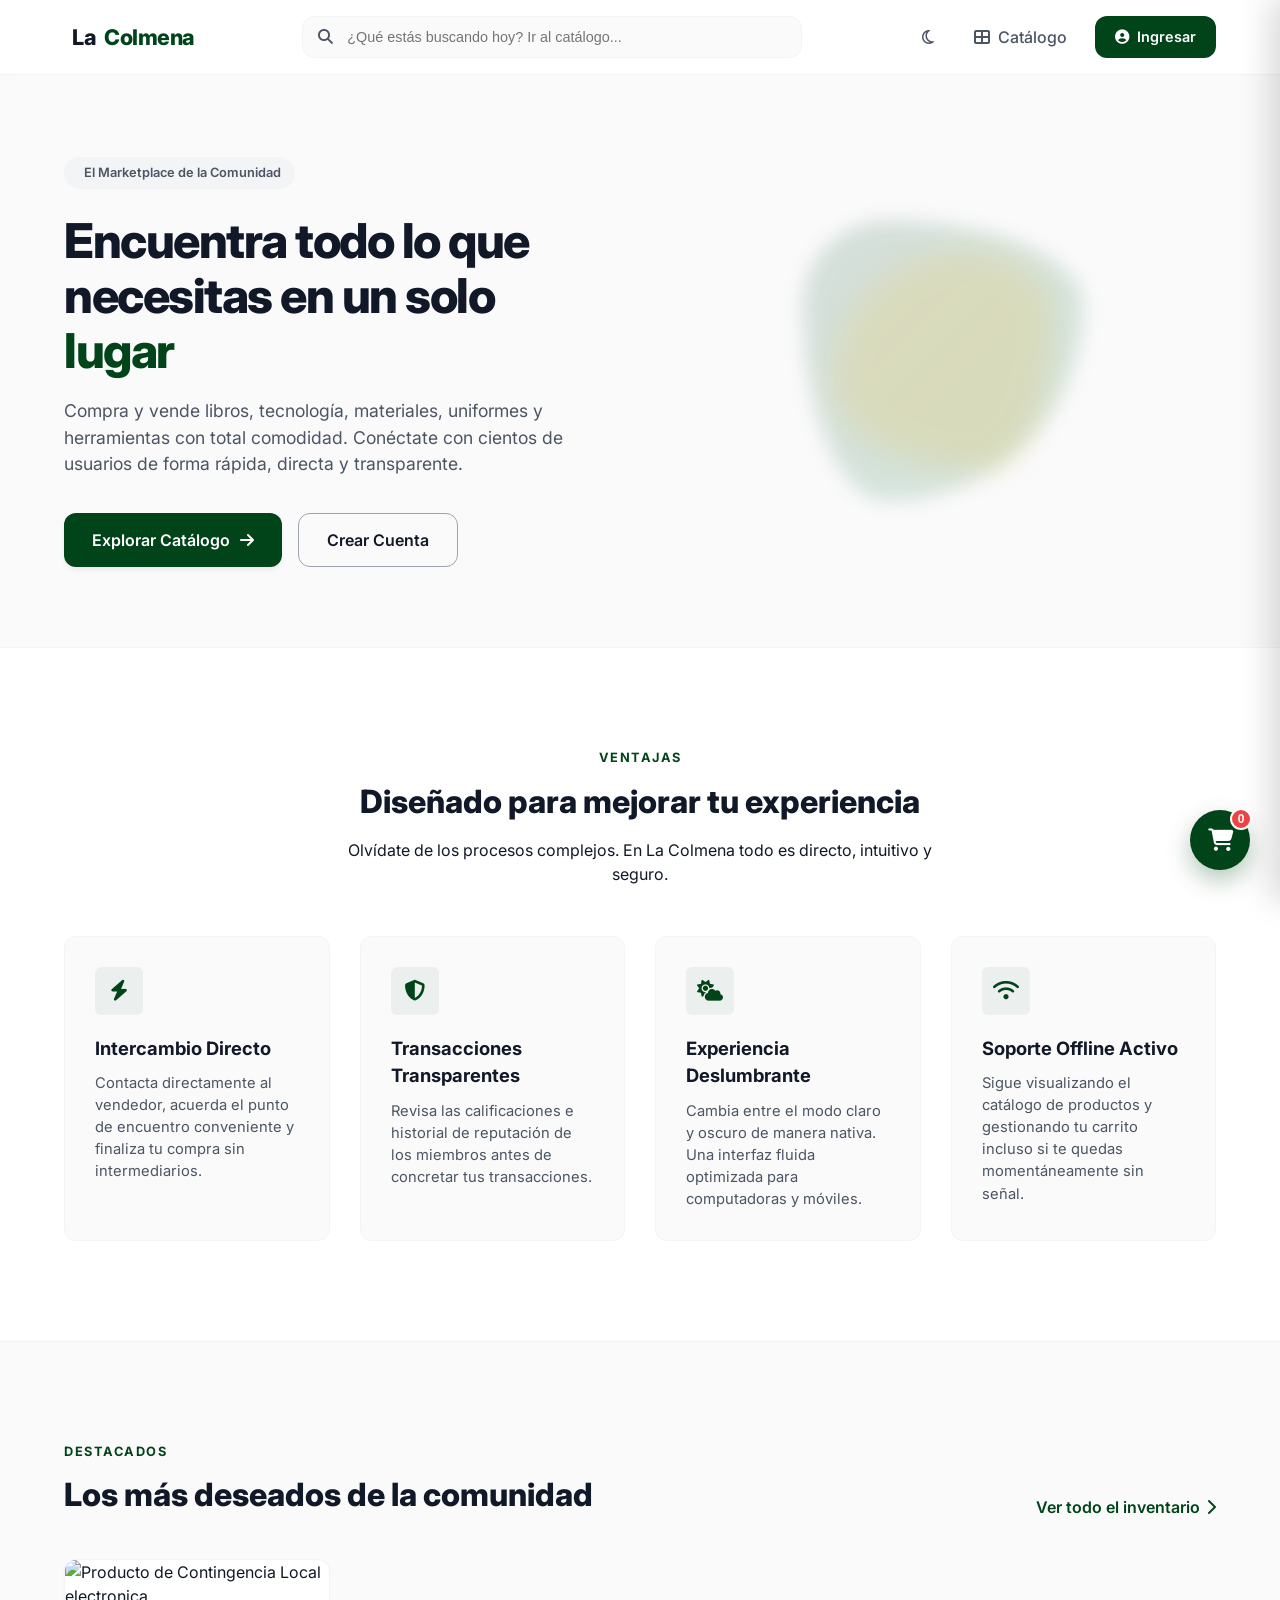
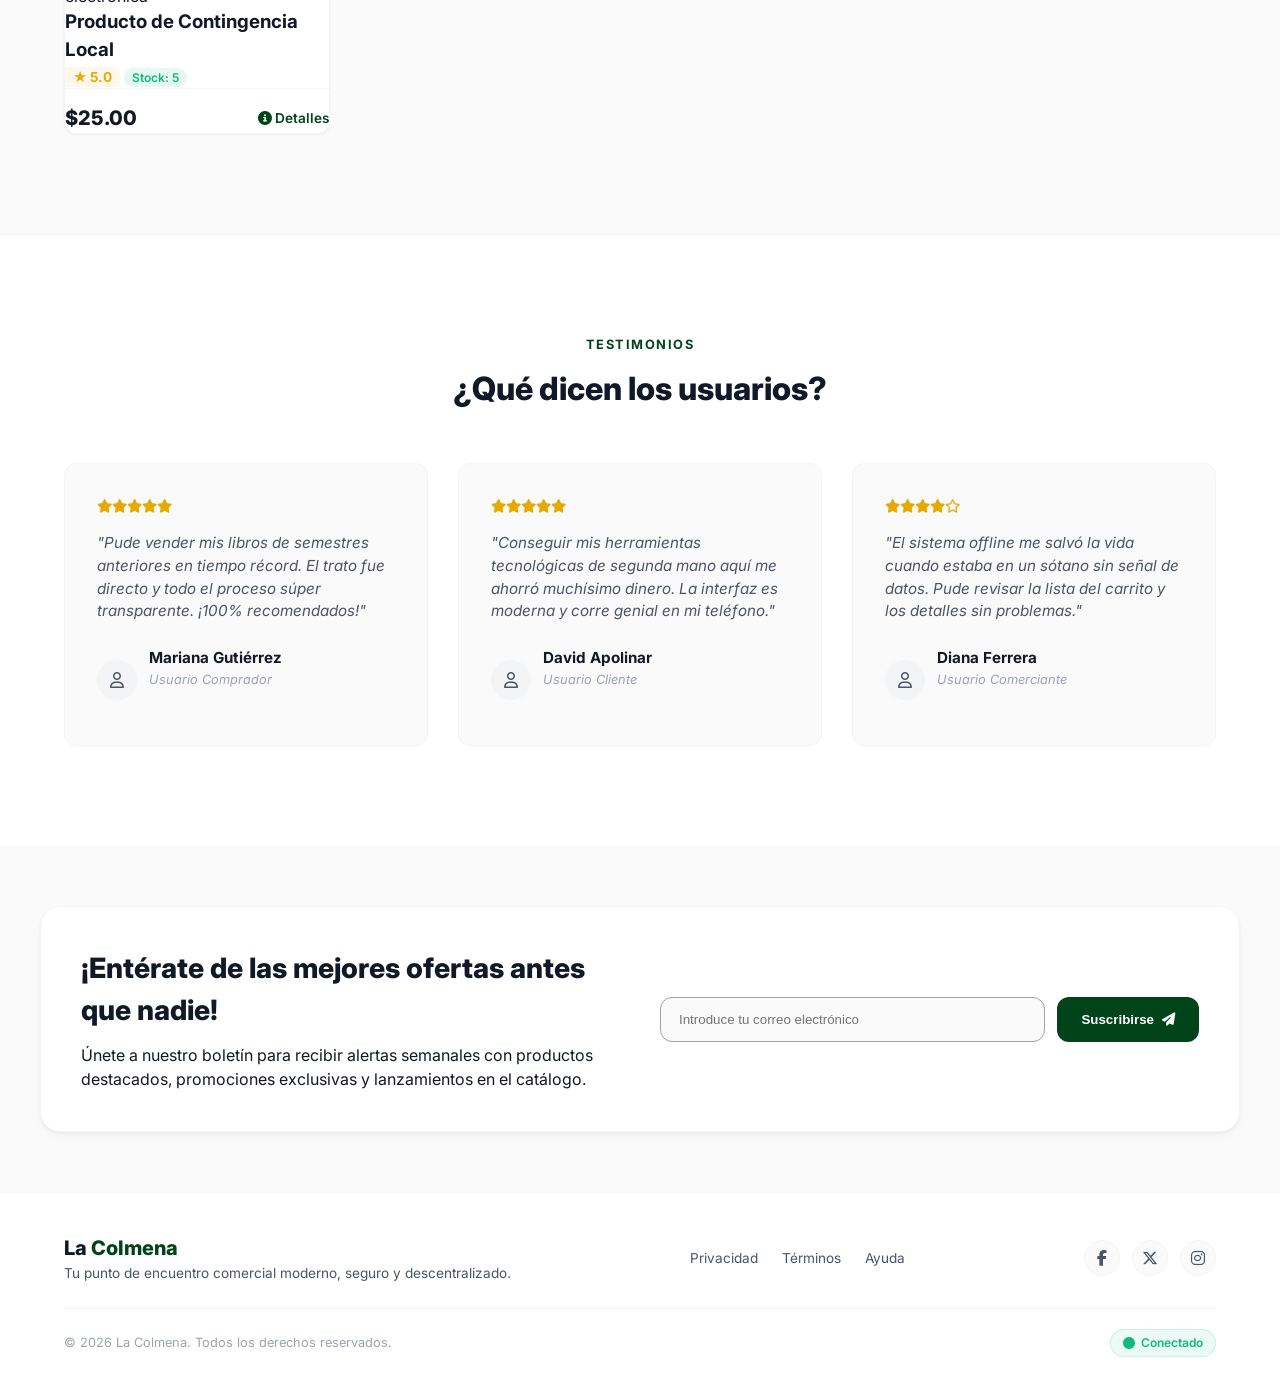
==== index.html @ e69a6c4e "first commit" ====
<!DOCTYPE html>
<html lang="es" data-theme="light">
<head>
    <meta charset="UTF-8">
    <meta name="viewport" content="width=device-width, initial-scale=1.0">
    <title>La Colmena | Marketplace Global</title>
    <link href="https://fonts.googleapis.com/css2?family=Inter:wght=300;400;500;600;700;800&display=swap" rel="stylesheet">
    <link rel="stylesheet" href="https://cdnjs.cloudflare.com/ajax/libs/font-awesome/6.4.0/css/all.min.css">
    <link rel="stylesheet" href="styles.css">
</head>
<body>

    <nav class="main-nav">
        <div class="nav-container">
            <div class="nav-left">
                <a href="index.html" class="logo">
                    <i class="fa-solid fa-honeycomb brand-icon"></i>La <span>Colmena</span>
                </a>
            </div>
            
            <div class="search-bar">
                <i class="fa fa-search"></i>
                <input type="text" placeholder="¿Qué estás buscando hoy? Ir al catálogo..." readonly onclick="window.location.href='catalogo.html'">
            </div>

            <div class="nav-user-actions">
                <button id="theme-toggle-btn" class="theme-btn"><i class="fa fa-moon"></i></button>
                <a href="catalogo.html" class="nav-icon-link"><i class="fa fa-th-large"></i><span>Catálogo</span></a>
                
                <div id="nav-profile-widget" class="nav-profile-widget-container">
                    <a href="registro.html" class="btn-publish" id="nav-login-btn">
                        <i class="fa fa-user-circle"></i> <span>Ingresar</span>
                    </a>
                </div>
            </div>
        </div>
        
    </nav>
    <!-- NUEVO: Botón Flotante para Abrir el Carrito -->
    <button class="cart-floating-trigger" id="cart-open-btn" onclick="toggleCartSidebar(true)">
        <i class="fa-solid fa-cart-shopping"></i>
        <span class="cart-counter-badge" id="cart-global-count">0</span>
    </button>

    <!-- NUEVO: Sidebar Deslizable del Carrito de Compras -->
    <div class="cart-sidebar-overlay" id="cart-overlay"></div>
    <aside class="cart-sidebar" id="cart-sidebar">
        <div class="cart-sidebar-header">
            <h3><i class="fa-solid fa-basket-shopping"></i> Tu Carrito</h3>
            <button class="cart-close-btn">&times;</button>
        </div>
        <div class="cart-sidebar-body" id="cart-items-container"></div>
        <div class="cart-sidebar-footer" style="padding: 20px; border-top: 1px solid var(--border-subtle);">
            <div style="display:flex; justify-content:space-between; margin-bottom:15px; font-weight:700;">
                <span>Monto Estimado:</span>
                <span id="cart-total-display">$0.00</span>
            </div>
            <button onclick="abrirPasarelaPagoModal()" class="btn-primary-colmena w-100" style="padding:14px; justify-content:center; font-size:1rem;">
                <i class="fa-solid fa-wallet"></i> Proceder al Pago Seguro
            </button>
        </div>
    </aside>
    <main>
        <header class="hero-section">
            <div class="hero-container">
                <div class="hero-content">
                    <span class="hero-badge"><i class="fa-solid fa-sparkles"></i> El Marketplace de la Comunidad</span>
                    <h1>Encuentra todo lo que necesitas en un solo <span>lugar</span></h1>
                    <p>Compra y vende libros, tecnología, materiales, uniformes y herramientas con total comodidad. Conéctate con cientos de usuarios de forma rápida, directa y transparente.</p>
                    <div class="hero-actions">
                        <a href="catalogo.html" class="cta-button">Explorar Catálogo <i class="fa-solid fa-arrow-right"></i></a>
                        <a href="registro.html" class="cta-button-secondary">Crear Cuenta</a>
                    </div>
                </div>
                <div class="hero-visual">
                    <div class="abstract-shape-1"></div>
                    <div class="abstract-shape-2"></div>
                </div>
            </div>
        </header>

        <section class="benefits-section">
            <div class="container-wrapper">
                <div class="section-header-center">
                    <span class="section-tag">Ventajas</span>
                    <h2>Diseñado para mejorar tu experiencia</h2>
                    <p>Olvídate de los procesos complejos. En La Colmena todo es directo, intuitivo y seguro.</p>
                </div>
                
                <div class="benefits-grid">
                    <div class="benefit-card">
                        <div class="benefit-icon-wrapper"><i class="fa-solid fa-bolt"></i></div>
                        <h3>Intercambio Directo</h3>
                        <p>Contacta directamente al vendedor, acuerda el punto de encuentro conveniente y finaliza tu compra sin intermediarios.</p>
                    </div>
                    <div class="benefit-card">
                        <div class="benefit-icon-wrapper"><i class="fa-solid fa-shield-halved"></i></div>
                        <h3>Transacciones Transparentes</h3>
                        <p>Revisa las calificaciones e historial de reputación de los miembros antes de concretar tus transacciones.</p>
                    </div>
                    <div class="benefit-card">
                        <div class="benefit-icon-wrapper"><i class="fa-solid fa-cloud-sun"></i></div>
                        <h3>Experiencia Deslumbrante</h3>
                        <p>Cambia entre el modo claro y oscuro de manera nativa. Una interfaz fluida optimizada para computadoras y móviles.</p>
                    </div>
                    <div class="benefit-card">
                        <div class="benefit-icon-wrapper"><i class="fa-solid fa-wifi"></i></div>
                        <h3>Soporte Offline Activo</h3>
                        <p>Sigue visualizando el catálogo de productos y gestionando tu carrito incluso si te quedas momentáneamente sin señal.</p>
                    </div>
                </div>
            </div>
        </section>

        <section class="featured-section">
            <div class="container-wrapper">
                <div class="section-header-inline">
                    <div>
                        <span class="section-tag">Destacados</span>
                        <h2>Los más deseados de la comunidad</h2>
                    </div>
                    <a href="catalogo.html" class="view-all-link">Ver todo el inventario <i class="fa-solid fa-chevron-right"></i></a>
                </div>
                
                <div class="products-grid" id="featured-products-grid">
                    <div class="loading-state">
                        <i class="fa-solid fa-spinner fa-spin"></i>
                        <p>Cargando productos reales desde la API...</p>
                    </div>
                </div>
            </div>
        </section>

        <section class="testimonials-section">
            <div class="container-wrapper">
                <div class="section-header-center">
                    <span class="section-tag">Testimonios</span>
                    <h2>¿Qué dicen los usuarios?</h2>
                </div>
                
                <div class="testimonials-grid">
                    <div class="testimonial-card">
                        <div class="testimonial-stars">
                            <i class="fa-solid fa-star"></i><i class="fa-solid fa-star"></i><i class="fa-solid fa-star"></i><i class="fa-solid fa-star"></i><i class="fa-solid fa-star"></i>
                        </div>
                        <p>"Pude vender mis libros de semestres anteriores en tiempo récord. El trato fue directo y todo el proceso súper transparente. ¡100% recomendados!"</p>
                        <div class="testimonial-author">
                            <div class="author-avatar"><i class="fa-regular fa-user"></i></div>
                            <div>
                                <h4>Mariana Gutiérrez</h4>
                                <p>Usuario Comprador</p>
                            </div>
                        </div>
                    </div>

                    <div class="testimonial-card">
                        <div class="testimonial-stars">
                            <i class="fa-solid fa-star"></i><i class="fa-solid fa-star"></i><i class="fa-solid fa-star"></i><i class="fa-solid fa-star"></i><i class="fa-solid fa-star"></i>
                        </div>
                        <p>"Conseguir mis herramientas tecnológicas de segunda mano aquí me ahorró muchísimo dinero. La interfaz es moderna y corre genial en mi teléfono."</p>
                        <div class="testimonial-author">
                            <div class="author-avatar"><i class="fa-regular fa-user"></i></div>
                            <div>
                                <h4>David Apolinar</h4>
                                <p>Usuario Cliente</p>
                            </div>
                        </div>
                    </div>

                    <div class="testimonial-card">
                        <div class="testimonial-stars">
                            <i class="fa-solid fa-star"></i><i class="fa-solid fa-star"></i><i class="fa-solid fa-star"></i><i class="fa-solid fa-star"></i><i class="fa-regular fa-star"></i>
                        </div>
                        <p>"El sistema offline me salvó la vida cuando estaba en un sótano sin señal de datos. Pude revisar la lista del carrito y los detalles sin problemas."</p>
                        <div class="testimonial-author">
                            <div class="author-avatar"><i class="fa-regular fa-user"></i></div>
                            <div>
                                <h4>Diana Ferrera</h4>
                                <p>Usuario Comerciante</p>
                            </div>
                        </div>
                    </div>
                </div>
            </div>
        </section>

        <section class="newsletter-section">
            <div class="newsletter-wrapper">
                <div class="newsletter-grid">
                    <div class="newsletter-info">
                        <h2>¡Entérate de las mejores ofertas antes que nadie!</h2>
                        <p>Únete a nuestro boletín para recibir alertas semanales con productos destacados, promociones exclusivas y lanzamientos en el catálogo.</p>
                    </div>
                    <div class="newsletter-action-box">
                        <form id="newsletter-form" class="newsletter-form-element">
                            <input type="email" placeholder="Introduce tu correo electrónico" required id="newsletter-email">
                            <button type="submit" class="btn-submit-newsletter">Suscribirse <i class="fa-solid fa-paper-plane"></i></button>
                        </form>
                        <div id="newsletter-message" class="newsletter-feedback hidden"></div>
                    </div>
                </div>
            </div>
        </section>
    </main>

    <footer class="main-footer">
        <div class="footer-container">
            <div class="footer-top-row">
                <div class="footer-brand">
                    <span class="logo-footer">La <span>Colmena</span></span>
                    <p>Tu punto de encuentro comercial moderno, seguro y descentralizado.</p>
                </div>
                <div class="footer-links-group">
                    <a href="#">Privacidad</a>
                    <a href="#">Términos</a>
                    <a href="#">Ayuda</a>
                </div>
                <div class="footer-socials">
                    <a href="#" aria-label="Facebook"><i class="fa-brands fa-facebook-f"></i></a>
                    <a href="#" aria-label="Twitter"><i class="fa-brands fa-x-twitter"></i></a>
                    <a href="#" aria-label="Instagram"><i class="fa-brands fa-instagram"></i></a>
                </div>
            </div>
            <div class="footer-bottom-row">
                <p>&copy; 2026 La Colmena. Todos los derechos reservados.</p>
                <div class="network-badge-colmena" id="network-status">
                    <i id="network-icon" class="fa fa-circle"></i> <span id="network-text">Verificando conexión...</span>
                </div>
            </div>
        </div>
    </footer>

    <script src="app.js"></script>
</body>
</html>
---- styles.css ----
/* ==========================================================================
   SISTEMA DE DISEÑO MODERN & PREMIUM (LA COLMENA)
   ========================================================================== */

:root {
    /* Paleta Institucional Refinada */
    --ucab-green: #014419;         
    --ucab-green-light: #0d6e2e;   
    --ucab-yellow: #FFC72C;        
    --ucab-gold: #E5A900;          
    
    /* Variables Tema Claro (Por Defecto) */
    --bg-main: #FAFAFB;            
    --bg-surface: #FFFFFF;         
    --bg-nav: rgba(255, 255, 255, 0.85);
    --text-primary: #111827;       
    --text-secondary: #4B5563;     
    --text-muted: #9CA3AF;         
    --border-subtle: #F3F4F6;      
    --border-focus: #014419;       
    
    /* Sombras Tridimensionales Naturales */
    --shadow-sm: 0 1px 2px 0 rgba(0, 0, 0, 0.05);
    --shadow-md: 0 4px 6px -1px rgba(0, 0, 0, 0.05), 0 2px 4px -1px rgba(0, 0, 0, 0.03);
    --shadow-lg: 0 10px 15px -3px rgba(1, 68, 25, 0.03), 0 4px 6px -2px rgba(1, 68, 25, 0.02);
    --shadow-card-hover: 0 20px 25px -5px rgba(1, 68, 25, 0.06), 0 10px 10px -5px rgba(1, 68, 25, 0.04);
    
    /* Configuraciones Globales */
    --font-family: 'Inter', sans-serif;
    --radius-sm: 6px;
    --radius-md: 12px;
    --radius-lg: 20px;
    --transition: all 0.3s cubic-bezier(0.4, 0, 0.2, 1);
    --transition-fast: all 0.2s ease;
}

/* Variables Tema Oscuro */
[data-theme="dark"] {
    --bg-main: #0B0F17;
    --bg-surface: #131A26;
    --bg-nav: rgba(13, 26, 38, 0.85);
    --text-primary: #F9FAFB;
    --text-secondary: #9CA3AF;
    --text-muted: #6B7280;
    --border-subtle: #1F2937;
    --border-focus: #FFC72C;
    --shadow-lg: 0 10px 15px -3px rgba(0, 0, 0, 0.3);
    --shadow-card-hover: 0 20px 25px -5px rgba(0, 0, 0, 0.4);
}

/* Reset Estándar */
*, *::before, *::after {
    box-sizing: border-box;
    margin: 0;
    padding: 0;
}

body {
    font-family: var(--font-family);
    background-color: var(--bg-main);
    color: var(--text-primary);
    line-height: 1.5;
    -webkit-font-smoothing: antialiased;
    display: flex;
    flex-direction: column;
    min-height: 100vh;
    transition: background-color 0.3s ease, color 0.3s ease;
}

.container-wrapper {
    max-width: 1200px;
    margin: 0 auto;
    padding: 0 24px;
}

/* ==========================================================================
   NAVEGACIÓN PRINCIPAL
   ========================================================================== */
.main-nav {
    position: sticky;
    top: 0;
    z-index: 1000;
    background-color: var(--bg-nav);
    backdrop-filter: blur(12px);
    -webkit-backdrop-filter: blur(12px);
    border-bottom: 1px solid var(--border-subtle);
    transition: var(--transition);
}

.nav-container {
    max-width: 1200px;
    margin: 0 auto;
    padding: 16px 24px;
    display: flex;
    align-items: center;
    justify-content: space-between;
    gap: 20px;
}

.logo {
    font-size: 1.35rem;
    font-weight: 800;
    color: var(--text-primary);
    text-decoration: none;
    display: flex;
    align-items: center;
    gap: 8px;
    letter-spacing: -0.5px;
}

.logo span { color: var(--ucab-green); }
[data-theme="dark"] .logo span { color: var(--ucab-yellow); }
.brand-icon { color: var(--ucab-yellow); font-size: 1.5rem; }

.search-bar { position: relative; flex: 1; max-width: 500px; }
.search-bar i { position: absolute; left: 16px; top: 50%; transform: translateY(-50%); color: var(--text-secondary); font-size: 0.95rem; }
.search-bar input {
    width: 100%;
    padding: 12px 16px 12px 44px;
    border: 1px solid var(--border-subtle);
    background-color: var(--bg-main);
    color: var(--text-primary);
    border-radius: var(--radius-md);
    font-size: 0.9rem;
    cursor: pointer;
    transition: var(--transition);
}

.nav-user-actions { display: flex; align-items: center; gap: 16px; }
.theme-btn, .nav-icon-link {
    background: transparent;
    border: none;
    color: var(--text-secondary);
    cursor: pointer;
    font-size: 1rem;
    display: flex;
    align-items: center;
    gap: 8px;
    text-decoration: none;
    padding: 8px 12px;
    border-radius: var(--radius-sm);
    font-weight: 500;
    transition: var(--transition);
}
.theme-btn:hover, .nav-icon-link:hover { color: var(--text-primary); background-color: var(--border-subtle); }

.btn-primary-colmena {
    background-color: var(--ucab-green);
    color: #FFFFFF;
    border: none;
    padding: 10px 20px;
    border-radius: var(--radius-md);
    font-weight: 600;
    font-size: 0.9rem;
    cursor: pointer;
    display: inline-flex;
    align-items: center;
    gap: 8px;
    transition: var(--transition);
}
.btn-primary-colmena:hover { background-color: var(--ucab-green-light); transform: translateY(-1px); }
[data-theme="dark"] .btn-primary-colmena { background-color: var(--ucab-yellow); color: #000000; }

/* ==========================================================================
   SECCIÓN HERO
   ========================================================================== */
.hero-section { padding: 80px 0; overflow: hidden; position: relative; }
.hero-container { max-width: 1200px; margin: 0 auto; padding: 0 24px; display: grid; grid-template-columns: 1fr 1fr; align-items: center; gap: 60px; }
.hero-badge { display: inline-flex; align-items: center; gap: 6px; background-color: var(--border-subtle); padding: 6px 14px; border-radius: 100px; font-size: 0.8rem; font-weight: 600; color: var(--text-secondary); margin-bottom: 24px; }
.hero-content h1 { font-size: 3rem; font-weight: 800; line-height: 1.15; letter-spacing: -1.5px; margin-bottom: 20px; }
.hero-content h1 span { color: var(--ucab-green); }
[data-theme="dark"] .hero-content h1 span { color: var(--ucab-yellow); }
.hero-content p { font-size: 1.1rem; color: var(--text-secondary); margin-bottom: 36px; }
.hero-actions { display: flex; gap: 16px; }
.cta-button { background-color: var(--ucab-green); color: #FFFFFF; text-decoration: none; padding: 14px 28px; border-radius: var(--radius-md); font-weight: 600; display: inline-flex; align-items: center; gap: 10px; box-shadow: var(--shadow-md); transition: var(--transition); }
.cta-button:hover { background-color: var(--ucab-green-light); transform: translateY(-2px); }
[data-theme="dark"] .cta-button { background-color: var(--ucab-yellow); color: #000000; }
.cta-button-secondary { background-color: transparent; color: var(--text-primary); text-decoration: none; padding: 14px 28px; border-radius: var(--radius-md); font-weight: 600; border: 1px solid var(--text-muted); transition: var(--transition); }

.hero-visual { position: relative; height: 380px; display: flex; justify-content: center; align-items: center; }
.abstract-shape-1 { width: 280px; height: 280px; background: linear-gradient(135deg, var(--ucab-green), #087033); border-radius: 30% 70% 70% 30% / 30% 30% 70% 70%; filter: blur(10px); opacity: 0.15; animation: morphing 10s ease-in-out infinite alternate; }
.abstract-shape-2 { position: absolute; width: 220px; height: 220px; background: linear-gradient(135deg, var(--ucab-yellow), var(--ucab-gold)); border-radius: 60% 40% 30% 70% / 60% 30% 70% 40%; filter: blur(15px); opacity: 0.15; animation: morphing 8s ease-in-out infinite alternate-reverse; }
@keyframes morphing { 0% { border-radius: 30% 70% 70% 30% / 30% 30% 70% 70%; } 100% { border-radius: 60% 40% 30% 70% / 60% 30% 70% 40%; } }

/* ==========================================================================
   SECCIÓN BENEFICIOS
   ========================================================================== */
.benefits-section { padding: 100px 0; background-color: var(--bg-surface); border-top: 1px solid var(--border-subtle); border-bottom: 1px solid var(--border-subtle); }
.section-tag { font-size: 0.8rem; text-transform: uppercase; font-weight: 700; letter-spacing: 1.5px; color: var(--ucab-green); display: block; margin-bottom: 10px; }
[data-theme="dark"] .section-tag { color: var(--ucab-yellow); }
.section-header-center { text-align: center; max-width: 600px; margin: 0 auto 50px auto; }
.section-header-center h2 { font-size: 2rem; font-weight: 800; margin-bottom: 12px; }
.benefits-grid { display: grid; grid-template-columns: repeat(auto-fit, minmax(250px, 1fr)); gap: 30px; }
.benefit-card { padding: 30px; border-radius: var(--radius-md); background-color: var(--bg-main); border: 1px solid var(--border-subtle); transition: var(--transition); }
.benefit-card:hover { transform: translateY(-4px); box-shadow: var(--shadow-md); }
.benefit-icon-wrapper { width: 48px; height: 48px; background-color: rgba(1, 68, 25, 0.06); color: var(--ucab-green); border-radius: var(--radius-sm); display: flex; align-items: center; justify-content: center; font-size: 1.3rem; margin-bottom: 20px; }
[data-theme="dark"] .benefit-icon-wrapper { background-color: rgba(255, 199, 44, 0.1); color: var(--ucab-yellow); }
.benefit-card h3 { font-size: 1.15rem; font-weight: 700; margin-bottom: 10px; }
.benefit-card p { font-size: 0.92rem; color: var(--text-secondary); }

/* ==========================================================================
   SECCIÓN PRODUCTOS (GRID DE LA API)
   ========================================================================== */
.featured-section { padding: 100px 0; }
.section-header-inline { display: flex; justify-content: space-between; align-items: flex-end; margin-bottom: 40px; }
.section-header-inline h2 { font-size: 2rem; font-weight: 800; }
.view-all-link { color: var(--ucab-green); font-weight: 600; text-decoration: none; display: inline-flex; align-items: center; gap: 6px; }
[data-theme="dark"] .view-all-link { color: var(--ucab-yellow); }
.products-grid { display: grid; grid-template-columns: repeat(auto-fill, minmax(260px, 1fr)); gap: 30px; }

.product-card { background-color: var(--bg-surface); border: 1px solid var(--border-subtle); border-radius: var(--radius-md); overflow: hidden; box-shadow: var(--shadow-sm); display: flex; flex-direction: column; transition: var(--transition); }
.product-card:hover { transform: translateY(-6px); box-shadow: var(--shadow-card-hover); }
.product-image-wrapper { position: relative; padding-top: 100%; background-color: #FFFFFF; border-bottom: 1px solid var(--border-subtle); }
.product-image-wrapper img { position: absolute; top: 0; left: 0; width: 100%; height: 100%; object-fit: contain; padding: 24px; }
.product-info-payload { padding: 20px; display: flex; flex-direction: column; flex: 1; }
.product-tag-category { font-size: 0.75rem; font-weight: 600; text-transform: uppercase; color: var(--text-secondary); margin-bottom: 8px; }
.product-info-payload h3 { font-size: 0.95rem; font-weight: 600; color: var(--text-primary); line-height: 1.4; margin-bottom: 10px; display: -webkit-box; -webkit-line-clamp: 2; -webkit-box-orient: vertical; overflow: hidden; height: 2.8rem; }

.rating-row-stars { display: flex; align-items: center; justify-content: space-between; margin-bottom: 16px; }
.star-rating-numeric { font-size: 0.85rem; font-weight: 700; color: var(--ucab-gold); background-color: rgba(229, 169, 0, 0.08); padding: 2px 8px; border-radius: 4px; }
.stock-badge { font-size: 0.75rem; font-weight: 600; padding: 2px 8px; border-radius: 100px; }
.stock-badge.in-stock { background-color: rgba(16, 185, 129, 0.1); color: #10B981; }
.stock-badge.no-stock { background-color: rgba(239, 68, 68, 0.1); color: #EF4444; }

.product-footer-action { margin-top: auto; display: flex; align-items: center; justify-content: space-between; border-top: 1px solid var(--border-subtle); padding-top: 14px; }
.product-price-value { font-size: 1.25rem; font-weight: 800; }
.view-more-link-btn { font-size: 0.85rem; font-weight: 600; color: var(--ucab-green); text-decoration: none; }
[data-theme="dark"] .view-more-link-btn { color: var(--ucab-yellow); }

/* BOTÓN DINÁMICO AÑADIR AL CARRITO */
.btn-add-to-cart { width: 100%; margin-top: 16px; padding: 11px 16px; background-color: transparent; color: var(--ucab-green); border: 1.5px solid var(--ucab-green); border-radius: var(--radius-md); font-size: 0.85rem; font-weight: 700; cursor: pointer; display: inline-flex; align-items: center; justify-content: center; gap: 8px; transition: var(--transition); }
.btn-add-to-cart:hover:not(:disabled) { background-color: var(--ucab-green); color: #FFFFFF; transform: translateY(-1px); }
[data-theme="dark"] .btn-add-to-cart { color: var(--ucab-yellow); border-color: var(--ucab-yellow); }
[data-theme="dark"] .btn-add-to-cart:hover:not(:disabled) { background-color: var(--ucab-yellow); color: #000000; }
.btn-add-to-cart:disabled { background-color: var(--border-subtle); border-color: var(--border-subtle); color: var(--text-muted); cursor: not-allowed; }

.loading-state { grid-column: 1 / -1; text-align: center; padding: 60px 0; color: var(--text-secondary); }
.loading-state i { font-size: 2rem; color: var(--ucab-green); margin-bottom: 12px; }

/* ==========================================================================
   TESTIMONIOS Y NEWSLETTER
   ========================================================================== */
.testimonials-section { padding: 100px 0; background-color: var(--bg-surface); border-top: 1px solid var(--border-subtle); }
.testimonials-grid { display: grid; grid-template-columns: repeat(auto-fit, minmax(300px, 1fr)); gap: 30px; }
.testimonial-card { background-color: var(--bg-main); padding: 32px; border-radius: var(--radius-md); border: 1px solid var(--border-subtle); display: flex; flex-direction: column; }
.testimonial-stars { color: var(--ucab-gold); font-size: 0.85rem; margin-bottom: 16px; }
.testimonial-card p { font-size: 0.95rem; color: var(--text-secondary); font-style: italic; margin-bottom: 24px; flex: 1; }
.testimonial-author { display: flex; align-items: center; gap: 12px; }
.author-avatar { width: 40px; height: 40px; background-color: var(--border-subtle); border-radius: 100px; display: flex; align-items: center; justify-content: center; color: var(--text-secondary); }
.testimonial-author h4 { font-size: 0.95rem; font-weight: 700; }
.testimonial-author p { font-size: 0.8rem; color: var(--text-muted); }

.newsletter-section { padding: 60px 0; background-color: var(--bg-main); }
.newsletter-wrapper { max-width: 1200px; margin: 0 auto; padding: 40px; background-color: var(--bg-surface); border: 1px solid var(--border-subtle); border-radius: var(--radius-lg); box-shadow: var(--shadow-md); }
.newsletter-grid { display: grid; grid-template-columns: 1fr 1fr; align-items: center; gap: 40px; }
.newsletter-info h2 { font-size: 1.75rem; font-weight: 800; margin-bottom: 12px; }
.newsletter-form-element { display: flex; gap: 12px; }
.newsletter-form-element input { flex: 1; padding: 14px 18px; border-radius: var(--radius-md); border: 1px solid var(--text-muted); background-color: var(--bg-main); color: var(--text-primary); outline: none; }
.btn-submit-newsletter { background-color: var(--ucab-green); color: #FFFFFF; border: none; padding: 14px 24px; font-weight: 600; border-radius: var(--radius-md); cursor: pointer; display: inline-flex; align-items: center; gap: 8px; transition: var(--transition); }
.btn-submit-newsletter:hover { background-color: var(--ucab-green-light); }
[data-theme="dark"] .btn-submit-newsletter { background-color: var(--ucab-yellow); color: #000000; }
.newsletter-feedback { margin-top: 12px; font-size: 0.85rem; font-weight: 600; }
.newsletter-feedback.success { color: #10B981; }
.newsletter-feedback.error { color: #EF4444; }

/* ==========================================================================
   FOOTER
   ========================================================================== */
.main-footer { background-color: var(--bg-surface); border-top: 1px solid var(--border-subtle); padding: 40px 0 20px 0; margin-top: auto; }
.footer-container { max-width: 1200px; margin: 0 auto; padding: 0 24px; }
.footer-top-row { display: flex; justify-content: space-between; align-items: center; flex-wrap: wrap; gap: 24px; padding-bottom: 24px; border-bottom: 1px solid var(--border-subtle); }
.logo-footer { font-size: 1.25rem; font-weight: 800; }
.logo-footer span { color: var(--ucab-green); }
[data-theme="dark"] .logo-footer span { color: var(--ucab-yellow); }
.footer-brand p { font-size: 0.85rem; color: var(--text-secondary); }
.footer-links-group { display: flex; gap: 24px; }
.footer-links-group a { color: var(--text-secondary); font-size: 0.85rem; text-decoration: none; }
.footer-socials { display: flex; gap: 12px; }
.footer-socials a { width: 36px; height: 36px; border-radius: 100px; background-color: var(--bg-main); color: var(--text-secondary); display: flex; align-items: center; justify-content: center; text-decoration: none; border: 1px solid var(--border-subtle); }
.footer-bottom-row { display: flex; justify-content: space-between; align-items: center; padding-top: 20px; font-size: 0.8rem; color: var(--text-muted); flex-wrap: wrap; gap: 16px; }

.network-badge-colmena { display: inline-flex; align-items: center; gap: 6px; padding: 4px 12px; border-radius: 100px; font-weight: 600; font-size: 0.75rem; }
.network-badge-colmena.online { background-color: rgba(16, 185, 129, 0.08); color: #10B981; border: 1px solid rgba(16, 185, 129, 0.15); }
.network-badge-colmena.offline { background-color: rgba(239, 68, 68, 0.08); color: #EF4444; border: 1px solid rgba(239, 68, 68, 0.15); }

@media (max-width: 768px) {
    .hero-container, .newsletter-grid { grid-template-columns: 1fr; text-align: center; }
    .hero-content h1 { font-size: 2.25rem; }
    .hero-actions, .newsletter-form-element { flex-direction: column; }
    .cta-button, .cta-button-secondary, .newsletter-form-element input, .btn-submit-newsletter { width: 100%; justify-content: center; }
    .hero-visual, .search-bar { display: none; }
    .footer-top-row { flex-direction: column; text-align: center; }
}
.hidden { display: none !important; }

/* ==========================================================================
   INTERFAZ PARA MÓDULO DE ACCESO Y PERFIL
   ========================================================================== */
.auth-main-container { padding: 60px 0; display: flex; justify-content: center; align-items: center; min-height: calc(100vh - 160px); }
.auth-box, .profile-box { max-width: 480px; margin: 0 auto; background-color: var(--bg-surface); border: 1px solid var(--border-subtle); border-radius: var(--radius-lg); padding: 40px; box-shadow: var(--shadow-lg); }

.auth-tabs { display: flex; gap: 10px; border-bottom: 1px solid var(--border-subtle); margin-bottom: 30px; }
.tab-btn { flex: 1; padding: 12px; background: transparent; border: none; font-family: var(--font-family); font-weight: 600; font-size: 0.95rem; color: var(--text-secondary); cursor: pointer; border-bottom: 2px solid transparent; transition: var(--transition); }
.tab-btn.active { color: var(--ucab-green); border-bottom-color: var(--ucab-green); }
[data-theme="dark"] .tab-btn.active { color: var(--ucab-yellow); border-bottom-color: var(--ucab-yellow); }

.auth-form-element h2 { font-size: 1.6rem; font-weight: 800; letter-spacing: -0.5px; }
.auth-subtitle { font-size: 0.9rem; color: var(--text-secondary); margin-bottom: 24px; }

.input-group-colmena { display: flex; flex-direction: column; gap: 6px; margin-bottom: 18px; }
.input-group-colmena label { font-size: 0.8rem; font-weight: 700; color: var(--text-primary); text-transform: uppercase; letter-spacing: 0.5px; }
.input-group-colmena input, .select-colmena, .input-group-colmena textarea { width: 100%; padding: 12px 14px; border-radius: var(--radius-md); border: 1px solid var(--text-muted); background-color: var(--bg-main); color: var(--text-primary); font-family: var(--font-family); font-size: 0.9rem; outline: none; transition: var(--transition); }
.input-group-colmena input:focus, .input-group-colmena textarea:focus { border-color: var(--border-focus); }

.forgot-password-trigger { display: block; text-align: center; font-size: 0.85rem; font-weight: 600; color: var(--text-secondary); margin-top: 16px; text-decoration: none; }
.forgot-password-trigger:hover { color: var(--text-primary); }
.w-100 { width: 100% !important; justify-content: center; }

/* Vista Perfil */
.profile-header-card { display: flex; align-items: center; gap: 20px; margin-bottom: 30px; background-color: var(--bg-main); padding: 20px; border-radius: var(--radius-md); border: 1px solid var(--border-subtle); }
.profile-avatar-frame { width: 70px; height: 70px; border-radius: 100px; overflow: hidden; border: 2px solid var(--ucab-yellow); }
.profile-avatar-frame img { width: 100%; height: 100%; object-fit: cover; }
.role-pill { display: inline-block; font-size: 0.75rem; font-weight: 700; background-color: var(--ucab-green); color: #ffffff; padding: 2px 10px; border-radius: 100px; margin-top: 4px; }
[data-theme="dark"] .role-pill { background-color: var(--ucab-yellow); color: #000000; }

.divider-colmena { border: none; height: 1px; background-color: var(--border-subtle); margin: 12px 0 24px 0; }
.profile-actions-row { display: flex; gap: 12px; margin-top: 24px; }
.btn-logout-colmena { background-color: transparent; border: 1px solid #EF4444; color: #EF4444; padding: 12px 20px; border-radius: var(--radius-md); font-family: var(--font-family); font-weight: 600; font-size: 0.9rem; cursor: pointer; transition: var(--transition); }
.btn-logout-colmena:hover { background-color: #EF4444; color: #FFFFFF; }

/* ==========================================================================
   COMPONENTES PREMIUM DEL CARRITO SIDEBAR
   ========================================================================== */
.cart-floating-trigger {
    position: fixed;
    bottom: 30px;
    right: 30px;
    width: 60px;
    height: 60px;
    background-color: var(--ucab-green);
    color: #FFFFFF;
    border: none;
    border-radius: 100px;
    font-size: 1.4rem;
    cursor: pointer;
    box-shadow: 0 10px 25px rgba(1, 68, 25, 0.3);
    z-index: 999;
    display: flex;
    align-items: center;
    justify-content: center;
    transition: var(--transition);
}
.cart-floating-trigger:hover { transform: scale(1.05) translateY(-3px); background-color: var(--ucab-green-light); }
[data-theme="dark"] .cart-floating-trigger { background-color: var(--ucab-yellow); color: #000000; box-shadow: 0 10px 25px rgba(255, 199, 44, 0.2); }

.cart-counter-badge { position: absolute; top: -2px; right: -2px; background-color: #EF4444; color: #FFFFFF; font-size: 0.75rem; font-weight: 700; width: 22px; height: 22px; border-radius: 50%; display: flex; align-items: center; justify-content: center; border: 2px solid var(--bg-surface); }

/* Contenedores del Sidebar Deslizable */
.cart-sidebar-overlay { position: fixed; top: 0; left: 0; width: 100%; height: 100%; background: rgba(0, 0, 0, 0.4); backdrop-filter: blur(4px); z-index: 1050; opacity: 0; pointer-events: none; transition: opacity 0.3s ease; }
.cart-sidebar-overlay.open { opacity: 1; pointer-events: auto; }

.cart-sidebar { position: fixed; top: 0; right: -400px; width: 100%; max-width: 400px; height: 100%; background-color: var(--bg-surface); box-shadow: -10px 0 30px rgba(0,0,0,0.15); z-index: 1100; display: flex; flex-direction: column; transition: right 0.3s cubic-bezier(0.4, 0, 0.2, 1); }
.cart-sidebar.open { right: 0; }

.cart-sidebar-header { padding: 24px; border-bottom: 1px solid var(--border-subtle); display: flex; align-items: center; justify-content: space-between; }
.cart-sidebar-header h3 { font-size: 1.2rem; font-weight: 700; display: flex; align-items: center; gap: 8px; }
.cart-close-btn { background: transparent; border: none; font-size: 2rem; color: var(--text-secondary); cursor: pointer; line-height: 1; }

.cart-sidebar-body { padding: 24px; flex: 1; overflow-y: auto; display: flex; flex-direction: column; gap: 20px; }
.cart-empty-state { text-align: center; color: var(--text-muted); margin: auto 0; }
.cart-empty-state i { font-size: 3rem; margin-bottom: 12px; display: block; }

/* Estructura de las Filas de Productos dentro del Carrito */
.cart-item-row { display: flex; align-items: center; gap: 16px; background-color: var(--bg-main); padding: 12px; border-radius: var(--radius-md); border: 1px solid var(--border-subtle); }
.cart-item-row img { width: 60px; height: 60px; object-fit: contain; background: white; padding: 4px; border-radius: var(--radius-sm); }
.cart-item-info { flex: 1; }
.cart-item-info h4 { font-size: 0.85rem; font-weight: 600; line-height: 1.3; display: -webkit-box; -webkit-line-clamp: 1; -webkit-box-orient: vertical; overflow: hidden; margin-bottom: 4px; }
.cart-item-price { font-size: 0.9rem; font-weight: 700; color: var(--text-primary); }

.cart-item-qty-selector { display: flex; align-items: center; gap: 10px; margin-top: 8px; }
.cart-item-qty-selector button { width: 24px; height: 24px; border-radius: 4px; border: 1px solid var(--text-muted); background: var(--bg-surface); color: var(--text-primary); cursor: pointer; font-weight: 700; display: flex; align-items: center; justify-content: center; }
.cart-item-qty-selector span { font-size: 0.85rem; font-weight: 600; }
.cart-item-remove-btn { background: transparent; border: none; color: #EF4444; cursor: pointer; font-size: 1rem; padding: 8px; transition: var(--transition); }
.cart-item-remove-btn:hover { transform: scale(1.1); }

/* Footer del Carrito */
.cart-sidebar-footer { padding: 24px; border-top: 1px solid var(--border-subtle); background-color: var(--bg-main); }
.cart-total-row { display: flex; justify-content: space-between; align-items: center; font-weight: 700; font-size: 1.1rem; margin-bottom: 20px; }
.cart-total-price { color: var(--ucab-green); font-size: 1.3rem; font-weight: 800; }
[data-theme="dark"] .cart-total-price { color: var(--ucab-yellow); }

/* ==========================================================================
   WIDGET DE PERFIL PREMIUM EN LA BARRA DE NAVEGACIÓN
   ========================================================================== */
.nav-profile-widget-container {
    position: relative;
    display: inline-flex;
    align-items: center;
}

.nav-user-logged-wrapper {
    display: flex;
    align-items: center;
    gap: 10px;
    padding: 6px 12px;
    background-color: var(--bg-main);
    border: 1px solid var(--border-subtle);
    border-radius: 30px;
    cursor: pointer;
    position: relative;
    user-select: none;
    transition: var(--transition-fast);
}
.nav-user-logged-wrapper:hover {
    border-color: var(--ucab-green);
    background-color: var(--bg-surface);
}
[data-theme="dark"] .nav-user-logged-wrapper:hover {
    border-color: var(--ucab-yellow);
}

.nav-avatar-img {
    width: 32px;
    height: 32px;
    border-radius: 50%;
    object-fit: cover;
    border: 1.5px solid var(--ucab-green);
}
[data-theme="dark"] .nav-avatar-img {
    border-color: var(--ucab-yellow);
}

.nav-user-text-info {
    display: flex;
    flex-direction: column;
    text-align: left;
}
.nav-username {
    font-size: 0.85rem;
    font-weight: 700;
    color: var(--text-primary);
    line-height: 1.2;
}
.nav-userrole {
    font-size: 0.7rem;
    font-weight: 600;
    color: var(--text-muted);
}

.nav-dropdown-arrow {
    font-size: 0.75rem;
    color: var(--text-muted);
    margin-left: 4px;
}

/* Menú Desplegable Flotante */
.nav-profile-dropdown-menu {
    position: absolute;
    top: calc(100% + 8px);
    right: 0;
    width: 180px;
    background-color: var(--bg-surface);
    border: 1px solid var(--border-subtle);
    border-radius: 8px;
    box-shadow: var(--shadow-md);
    padding: 8px 0;
    z-index: 2000;
    display: flex;
    flex-direction: column;
}
.nav-profile-dropdown-menu.hidden {
    display: none !important;
}

.nav-profile-dropdown-menu a, .nav-profile-dropdown-menu button {
    padding: 10px 16px;
    font-family: var(--font-family);
    font-size: 0.85rem;
    font-weight: 600;
    color: var(--text-primary);
    text-decoration: none;
    background: transparent;
    border: none;
    text-align: left;
    width: 100%;
    cursor: pointer;
    display: flex;
    align-items: center;
    gap: 10px;
    transition: background 0.2s;
}
.nav-profile-dropdown-menu a:hover, .nav-profile-dropdown-menu button:hover {
    background-color: var(--bg-main);
    color: var(--ucab-green);
}
[data-theme="dark"] .nav-profile-dropdown-menu a:hover, [data-theme="dark"] .nav-profile-dropdown-menu button:hover {
    color: var(--ucab-yellow);
}

.dropdown-divider-line {
    border: none;
    height: 1px;
    background-color: var(--border-subtle);
    margin: 4px 0;
}
/* ==========================================================================
   EXTENSIONES DEL SISTEMA DE DISEÑO - VISTA AUTENTICACIÓN Y ADMIN
   ========================================================================== */

.hidden {
    display: none !important;
}

.w-100 {
    width: 100% !important;
}

/* Dropdown del Perfil Flotante */
.nav-user-logged-wrapper {
    position: relative;
    user-select: none;
}

.nav-profile-dropdown-menu {
    position: absolute;
    top: calc(100% + 12px);
    right: 0;
    width: 200px;
    background-color: var(--bg-surface);
    border: 1px solid var(--border-subtle);
    border-radius: var(--radius-md);
    box-shadow: var(--shadow-lg);
    padding: 8px 0;
    z-index: 2000;
    display: flex;
    flex-direction: column;
}

.nav-profile-dropdown-menu a, .nav-profile-dropdown-menu button {
    padding: 10px 16px;
    font-family: var(--font-family);
    font-size: 0.85rem;
    font-weight: 600;
    color: var(--text-primary);
    text-decoration: none;
    background: transparent;
    border: none;
    text-align: left;
    width: 100%;
    cursor: pointer;
    display: flex;
    align-items: center;
    gap: 10px;
    transition: var(--transition-fast);
}

.nav-profile-dropdown-menu a:hover, .nav-profile-dropdown-menu button:hover {
    background-color: var(--bg-main);
    color: var(--ucab-green-light);
}

[data-theme="dark"] .nav-profile-dropdown-menu a:hover, 
[data-theme="dark"] .nav-profile-dropdown-menu button:hover {
    color: var(--ucab-yellow);
}

/* Selectores Colmena */
.select-colmena {
    font-family: var(--font-family);
    border: 1px solid var(--border-subtle);
    background-color: var(--bg-main);
    color: var(--text-primary);
    font-weight: 500;
    outline: none;
    transition: var(--transition);
}

.select-colmena:focus {
    border-color: var(--ucab-green);
}

/* Formularios de Autenticación Avanzados */
.input-group-colmena {
    display: flex;
    flex-direction: column;
    gap: 6px;
    margin-bottom: 16px;
}

.input-group-colmena label {
    font-size: 0.85rem;
    font-weight: 600;
    color: var(--text-secondary);
}

.input-group-colmena input, .input-group-colmena textarea {
    padding: 12px;
    border-radius: var(--radius-sm);
    border: 1px solid var(--border-subtle);
    background-color: var(--bg-main);
    color: var(--text-primary);
    font-family: var(--font-family);
    font-size: 0.9rem;
    outline: none;
    transition: var(--transition-fast);
}

.input-group-colmena input:focus, .input-group-colmena textarea:focus {
    border-color: var(--ucab-green);
    box-shadow: 0 0 0 3px rgba(1, 68, 25, 0.08);
}

[data-theme="dark"] .input-group-colmena input:focus, 
[data-theme="dark"] .input-group-colmena textarea:focus {
    border-color: var(--ucab-yellow);
    box-shadow: 0 0 0 3px rgba(255, 199, 44, 0.15);
}

/* ==========================================================================
   PASARELA DE PAGO MODAL PREMIUM
   ========================================================================== */
.checkout-modal-overlay {
    position: fixed;
    top: 0; left: 0; right: 0; bottom: 0;
    background-color: rgba(0, 0, 0, 0.6);
    backdrop-filter: blur(4px);
    z-index: 5000;
    display: flex;
    align-items: center;
    justify-content: center;
    padding: 20px;
}

.checkout-modal-card {
    background-color: var(--bg-surface);
    border: 1px solid var(--border-subtle);
    border-radius: 16px;
    width: 100%;
    max-width: 480px;
    padding: 24px;
    box-shadow: var(--shadow-lg);
    animation: slideUpFade 0.3s ease;
}

@keyframes slideUpFade {
    from { transform: translateY(20px); opacity: 0; }
    to { transform: translateY(0); opacity: 1; }
}

/* Tarjetas Premium del Catálogo */
.catalog-premium-card {
    transition: transform 0.3s cubic-bezier(0.175, 0.885, 0.32, 1.275), box-shadow 0.3s ease;
}
.catalog-premium-card:hover {
    transform: translateY(-6px);
    box-shadow: var(--shadow-md);
}
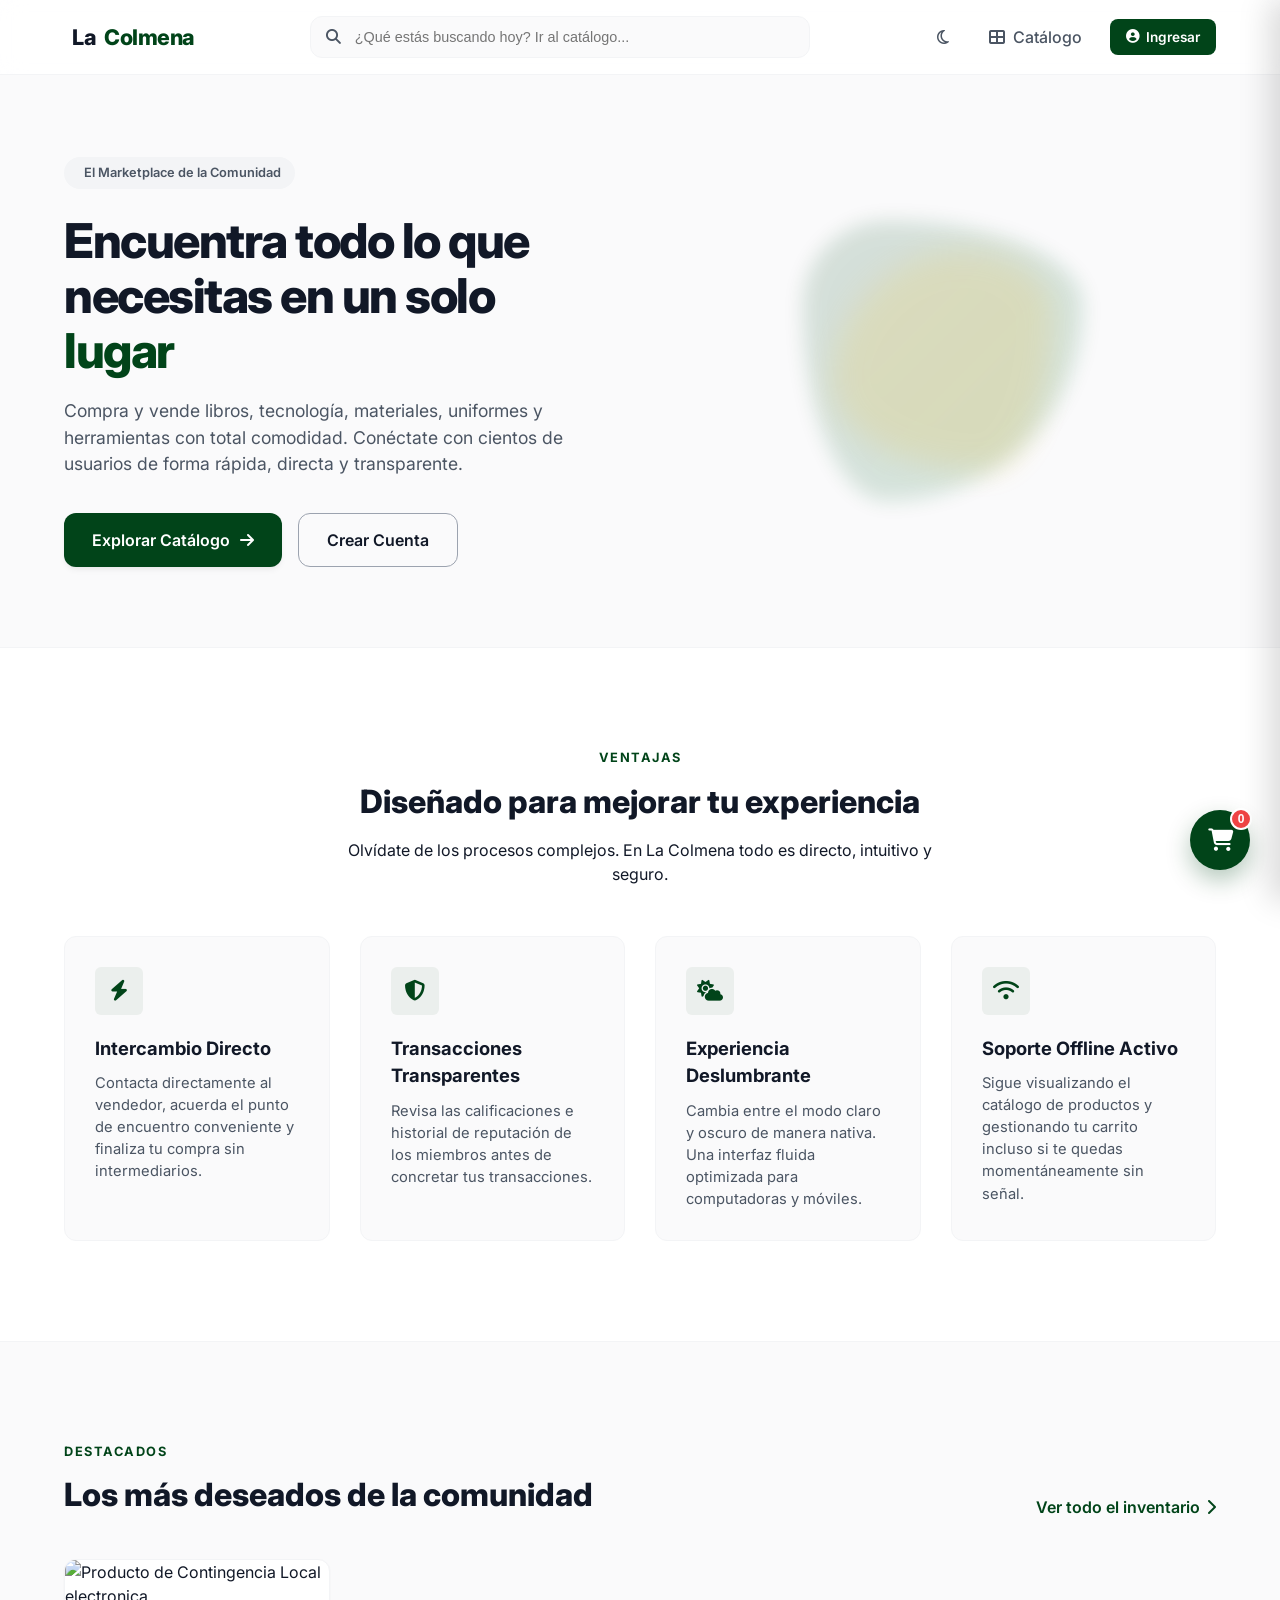
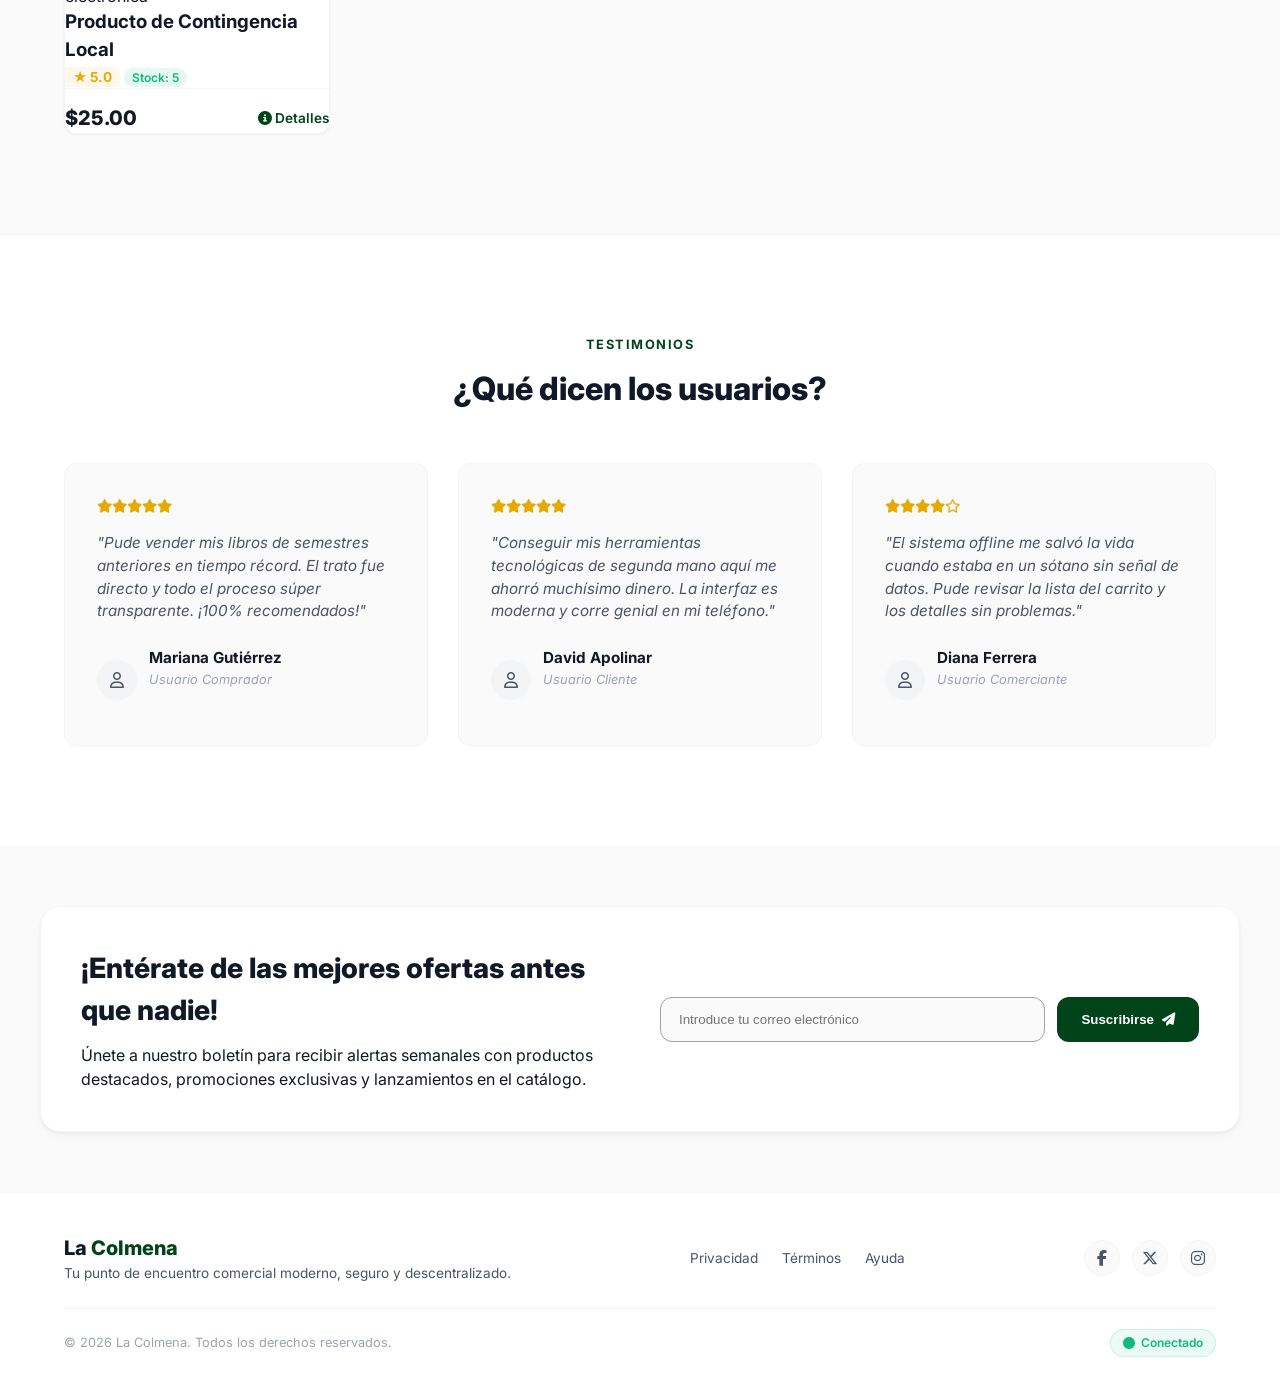
==== commit a26915b2: "first commit" ====
--- a/index.html
+++ b/index.html
@@ -27,22 +27,16 @@
                 <button id="theme-toggle-btn" class="theme-btn"><i class="fa fa-moon"></i></button>
                 <a href="catalogo.html" class="nav-icon-link"><i class="fa fa-th-large"></i><span>Catálogo</span></a>
                 
-                <div id="nav-profile-widget" class="nav-profile-widget-container">
-                    <a href="registro.html" class="btn-publish" id="nav-login-btn">
-                        <i class="fa fa-user-circle"></i> <span>Ingresar</span>
-                    </a>
-                </div>
-            </div>
-        </div>
-        
+                <div id="nav-profile-widget" class="nav-profile-widget-container"></div>
+            </div>
+        </div>
     </nav>
-    <!-- NUEVO: Botón Flotante para Abrir el Carrito -->
+
     <button class="cart-floating-trigger" id="cart-open-btn" onclick="toggleCartSidebar(true)">
         <i class="fa-solid fa-cart-shopping"></i>
         <span class="cart-counter-badge" id="cart-global-count">0</span>
     </button>
 
-    <!-- NUEVO: Sidebar Deslizable del Carrito de Compras -->
     <div class="cart-sidebar-overlay" id="cart-overlay"></div>
     <aside class="cart-sidebar" id="cart-sidebar">
         <div class="cart-sidebar-header">
@@ -60,6 +54,7 @@
             </button>
         </div>
     </aside>
+
     <main>
         <header class="hero-section">
             <div class="hero-container">
@@ -69,7 +64,8 @@
                     <p>Compra y vende libros, tecnología, materiales, uniformes y herramientas con total comodidad. Conéctate con cientos de usuarios de forma rápida, directa y transparente.</p>
                     <div class="hero-actions">
                         <a href="catalogo.html" class="cta-button">Explorar Catálogo <i class="fa-solid fa-arrow-right"></i></a>
-                        <a href="registro.html" class="cta-button-secondary">Crear Cuenta</a>
+                        
+                        <a href="registro.html" class="cta-button-secondary" id="hero-auth-btn">Crear Cuenta</a>
                     </div>
                 </div>
                 <div class="hero-visual">
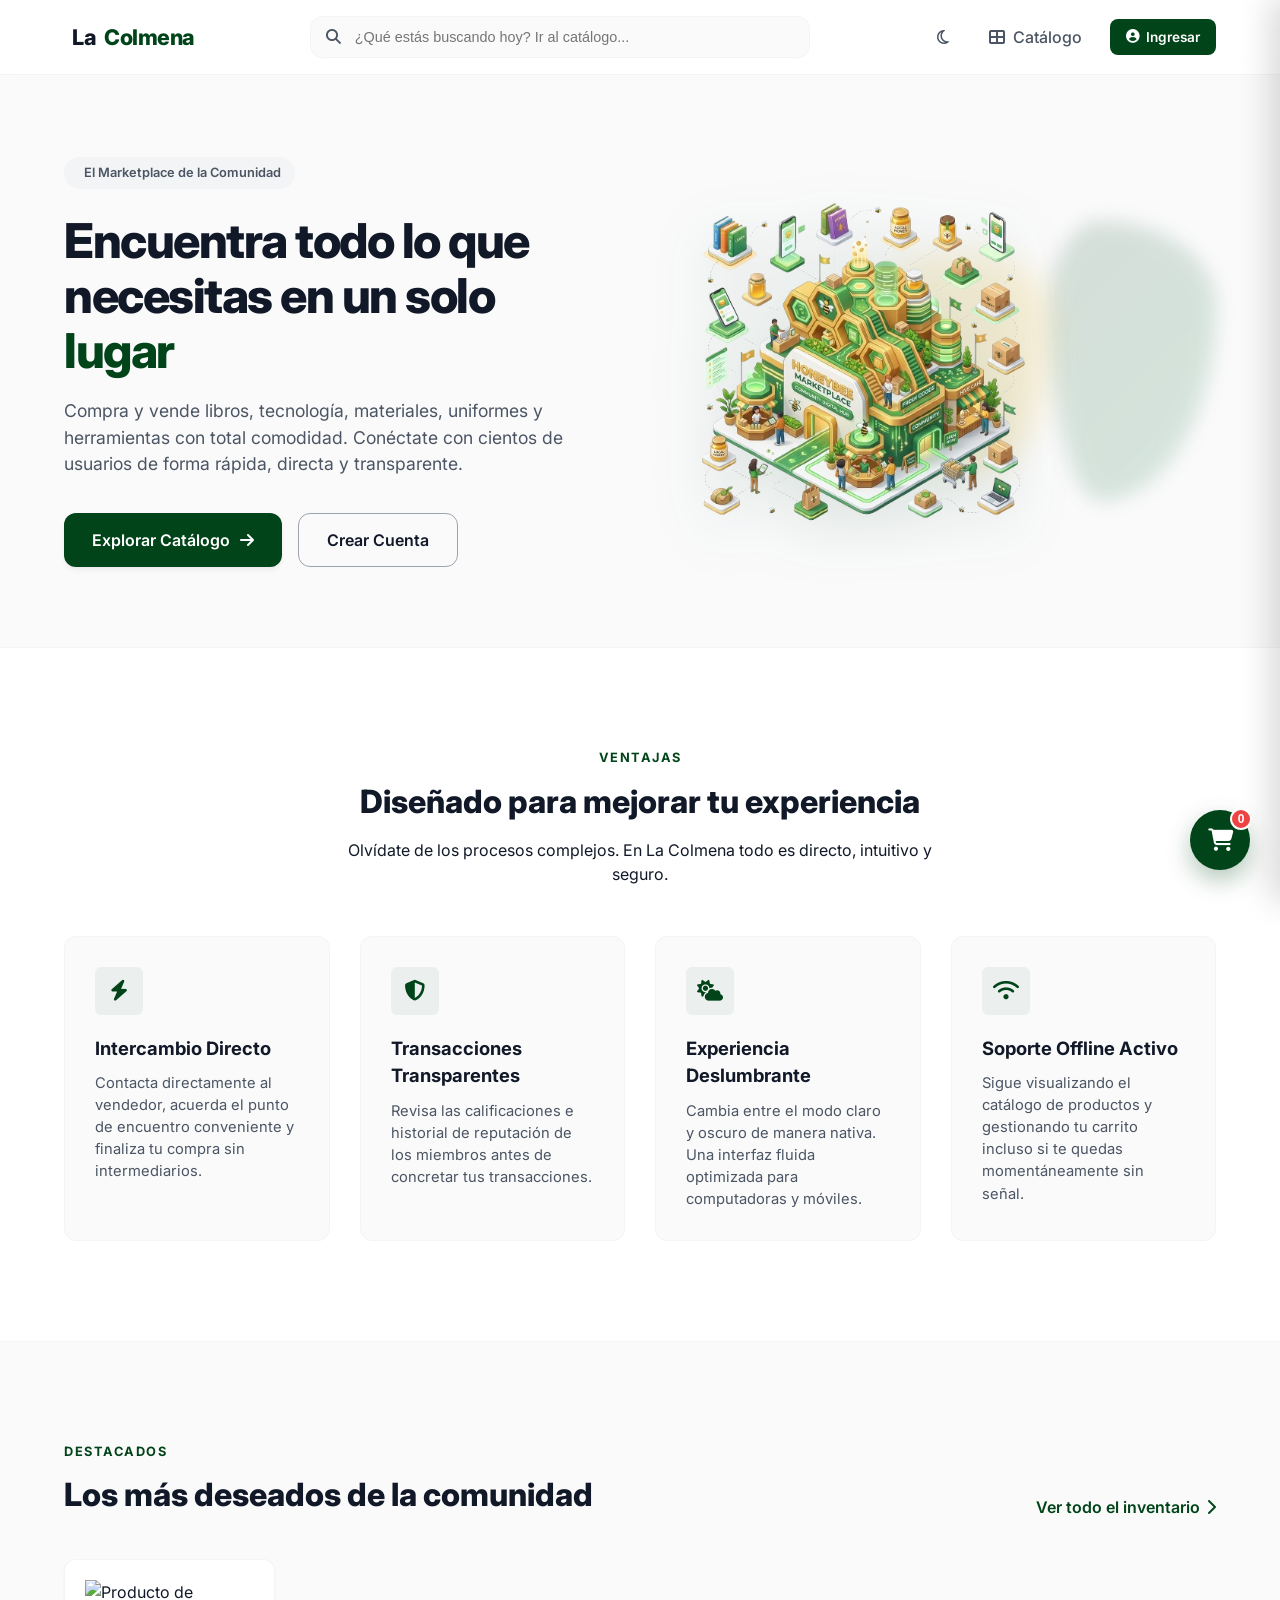
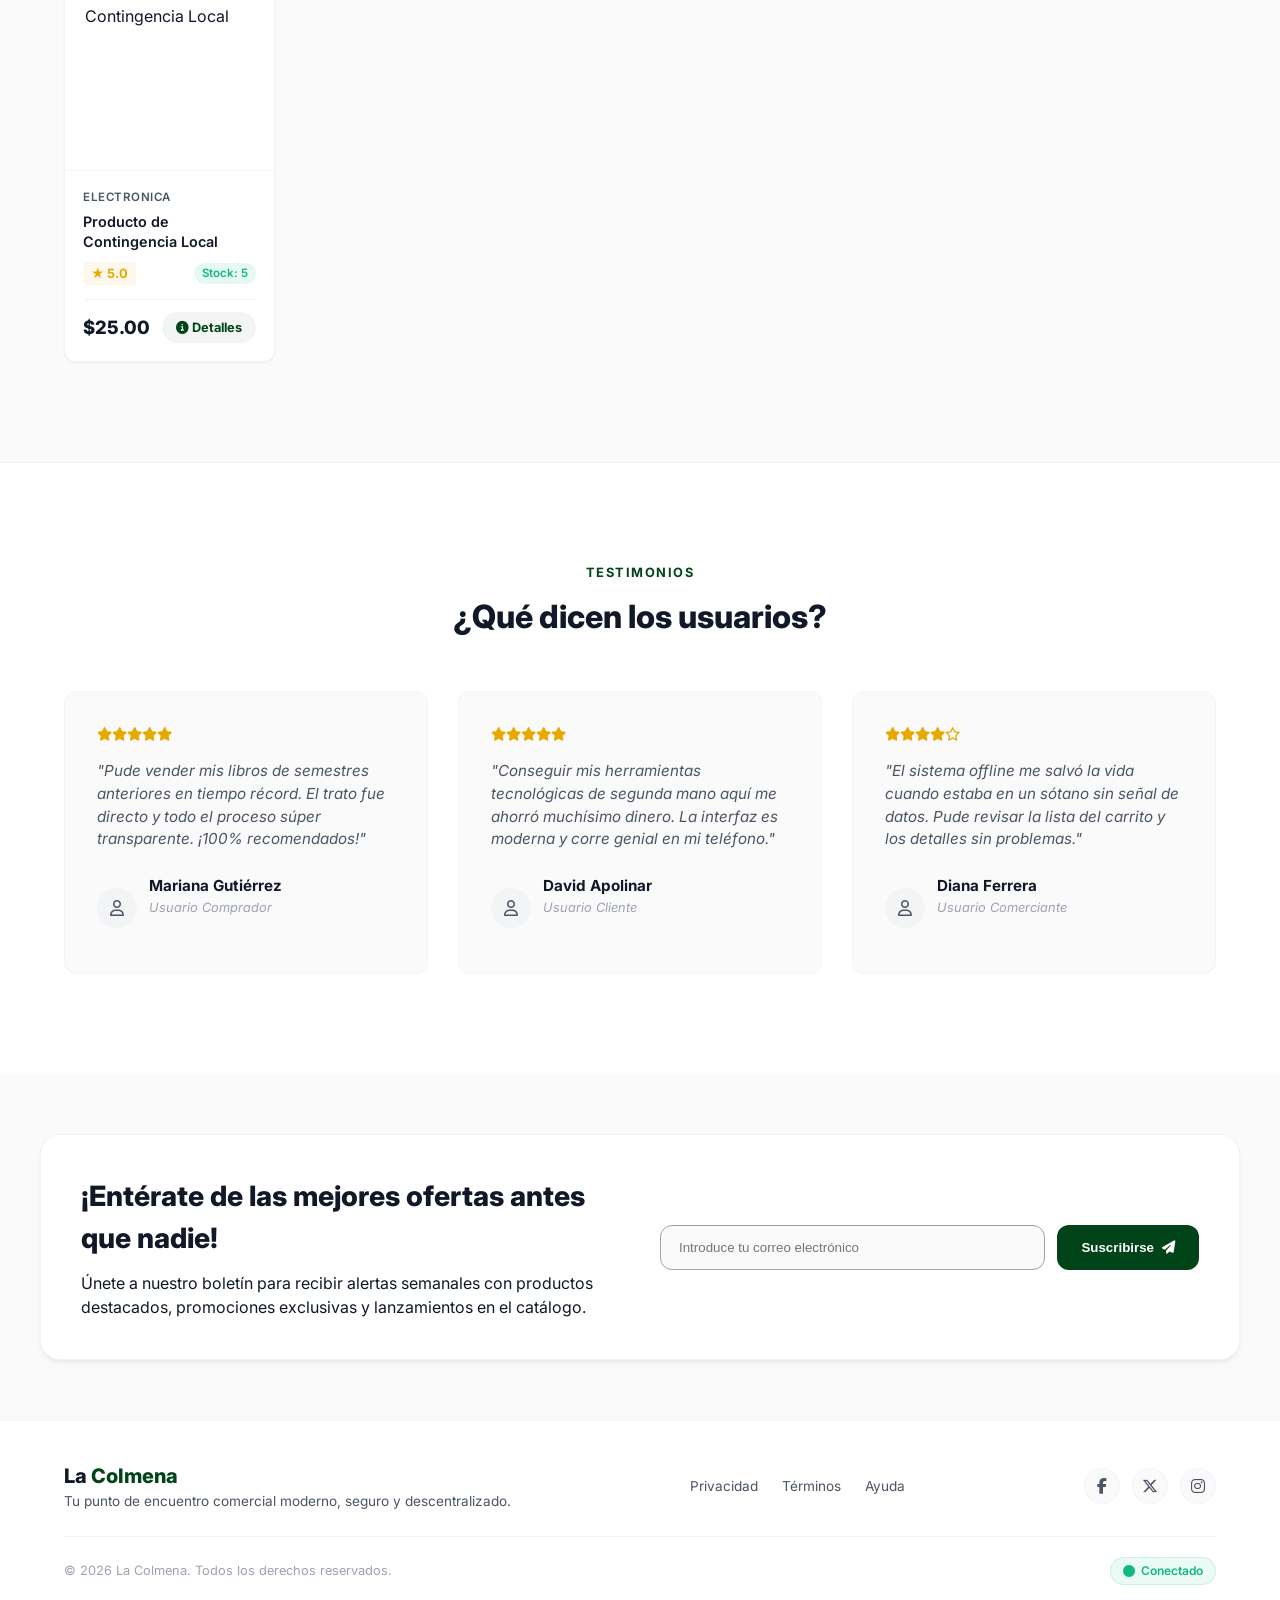
==== commit d24c8e74: "listo creo" ====
--- a/index.html
+++ b/index.html
@@ -69,6 +69,7 @@
                     </div>
                 </div>
                 <div class="hero-visual">
+                    <img src="hero_illustration.png" alt="Ilustración de La Colmena" class="hero-main-img" style="max-width: 100%; max-height: 100%; object-fit: contain; z-index: 10; position: relative; filter: drop-shadow(0 15px 30px rgba(1, 68, 25, 0.12)); transition: var(--transition);">
                     <div class="abstract-shape-1"></div>
                     <div class="abstract-shape-2"></div>
                 </div>
--- a/styles.css
+++ b/styles.css
@@ -206,26 +206,30 @@
 .section-header-inline h2 { font-size: 2rem; font-weight: 800; }
 .view-all-link { color: var(--ucab-green); font-weight: 600; text-decoration: none; display: inline-flex; align-items: center; gap: 6px; }
 [data-theme="dark"] .view-all-link { color: var(--ucab-yellow); }
-.products-grid { display: grid; grid-template-columns: repeat(auto-fill, minmax(260px, 1fr)); gap: 30px; }
-
-.product-card { background-color: var(--bg-surface); border: 1px solid var(--border-subtle); border-radius: var(--radius-md); overflow: hidden; box-shadow: var(--shadow-sm); display: flex; flex-direction: column; transition: var(--transition); }
-.product-card:hover { transform: translateY(-6px); box-shadow: var(--shadow-card-hover); }
-.product-image-wrapper { position: relative; padding-top: 100%; background-color: #FFFFFF; border-bottom: 1px solid var(--border-subtle); }
-.product-image-wrapper img { position: absolute; top: 0; left: 0; width: 100%; height: 100%; object-fit: contain; padding: 24px; }
-.product-info-payload { padding: 20px; display: flex; flex-direction: column; flex: 1; }
-.product-tag-category { font-size: 0.75rem; font-weight: 600; text-transform: uppercase; color: var(--text-secondary); margin-bottom: 8px; }
-.product-info-payload h3 { font-size: 0.95rem; font-weight: 600; color: var(--text-primary); line-height: 1.4; margin-bottom: 10px; display: -webkit-box; -webkit-line-clamp: 2; -webkit-box-orient: vertical; overflow: hidden; height: 2.8rem; }
-
-.rating-row-stars { display: flex; align-items: center; justify-content: space-between; margin-bottom: 16px; }
-.star-rating-numeric { font-size: 0.85rem; font-weight: 700; color: var(--ucab-gold); background-color: rgba(229, 169, 0, 0.08); padding: 2px 8px; border-radius: 4px; }
-.stock-badge { font-size: 0.75rem; font-weight: 600; padding: 2px 8px; border-radius: 100px; }
+.products-grid { display: grid; grid-template-columns: repeat(auto-fill, minmax(210px, 1fr)); gap: 24px; }
+
+.product-card { background-color: var(--bg-surface); border: 1px solid var(--border-subtle); border-radius: var(--radius-md); overflow: hidden; box-shadow: var(--shadow-sm); display: flex; flex-direction: column; transition: var(--transition); position: relative; }
+.product-card:hover { transform: translateY(-6px); box-shadow: 0 12px 30px rgba(1, 68, 25, 0.08); border-color: rgba(1, 68, 25, 0.15); }
+[data-theme="dark"] .product-card:hover { box-shadow: 0 12px 30px rgba(0, 0, 0, 0.4); border-color: rgba(255, 199, 44, 0.2); }
+.product-image-wrapper { position: relative; padding-top: 100%; background-color: #FFFFFF; border-bottom: 1px solid var(--border-subtle); overflow: hidden; }
+.product-image-wrapper img { position: absolute; top: 0; left: 0; width: 100%; height: 100%; object-fit: contain; padding: 20px; transition: var(--transition); }
+.product-card:hover .product-image-wrapper img { transform: scale(1.06); }
+.product-info-payload { padding: 18px; display: flex; flex-direction: column; flex: 1; }
+.product-tag-category { font-size: 0.72rem; font-weight: 600; text-transform: uppercase; color: var(--text-secondary); margin-bottom: 6px; letter-spacing: 0.5px; }
+.product-info-payload h3 { font-size: 0.9rem; font-weight: 600; color: var(--text-primary); line-height: 1.4; margin-bottom: 10px; display: -webkit-box; -webkit-line-clamp: 2; -webkit-box-orient: vertical; overflow: hidden; height: 2.52rem; }
+
+.rating-row-stars { display: flex; align-items: center; justify-content: space-between; margin-bottom: 14px; }
+.star-rating-numeric { font-size: 0.8rem; font-weight: 700; color: var(--ucab-gold); background-color: rgba(229, 169, 0, 0.08); padding: 2px 8px; border-radius: 4px; }
+.stock-badge { font-size: 0.72rem; font-weight: 600; padding: 2px 8px; border-radius: 100px; }
 .stock-badge.in-stock { background-color: rgba(16, 185, 129, 0.1); color: #10B981; }
 .stock-badge.no-stock { background-color: rgba(239, 68, 68, 0.1); color: #EF4444; }
 
-.product-footer-action { margin-top: auto; display: flex; align-items: center; justify-content: space-between; border-top: 1px solid var(--border-subtle); padding-top: 14px; }
-.product-price-value { font-size: 1.25rem; font-weight: 800; }
-.view-more-link-btn { font-size: 0.85rem; font-weight: 600; color: var(--ucab-green); text-decoration: none; }
-[data-theme="dark"] .view-more-link-btn { color: var(--ucab-yellow); }
+.product-footer-action { margin-top: auto; display: flex; align-items: center; justify-content: space-between; border-top: 1px solid var(--border-subtle); padding-top: 12px; }
+.product-price-value { font-size: 1.15rem; font-weight: 800; color: var(--text-primary); }
+.view-more-link-btn { font-size: 0.8rem; font-weight: 700; color: var(--ucab-green); text-decoration: none; padding: 6px 14px; background: rgba(1, 68, 25, 0.05); border-radius: 20px; transition: var(--transition); }
+[data-theme="dark"] .view-more-link-btn { color: var(--ucab-yellow); background: rgba(255, 199, 44, 0.08); }
+.view-more-link-btn:hover { background: var(--ucab-green); color: #FFFFFF; }
+[data-theme="dark"] .view-more-link-btn:hover { background: var(--ucab-yellow); color: #000000; }
 
 /* BOTÓN DINÁMICO AÑADIR AL CARRITO */
 .btn-add-to-cart { width: 100%; margin-top: 16px; padding: 11px 16px; background-color: transparent; color: var(--ucab-green); border: 1.5px solid var(--ucab-green); border-radius: var(--radius-md); font-size: 0.85rem; font-weight: 700; cursor: pointer; display: inline-flex; align-items: center; justify-content: center; gap: 8px; transition: var(--transition); }
@@ -654,4 +658,16 @@
 .catalog-premium-card:hover {
     transform: translateY(-6px);
     box-shadow: var(--shadow-md);
+}
+
+/* Responsividad para el Panel de Gestión de Productos */
+@media (max-width: 900px) {
+    .crud-two-col-layout {
+        grid-template-columns: 1fr !important;
+        gap: 20px !important;
+    }
+    
+    .crud-preview-container {
+        padding: 16px !important;
+    }
 }
